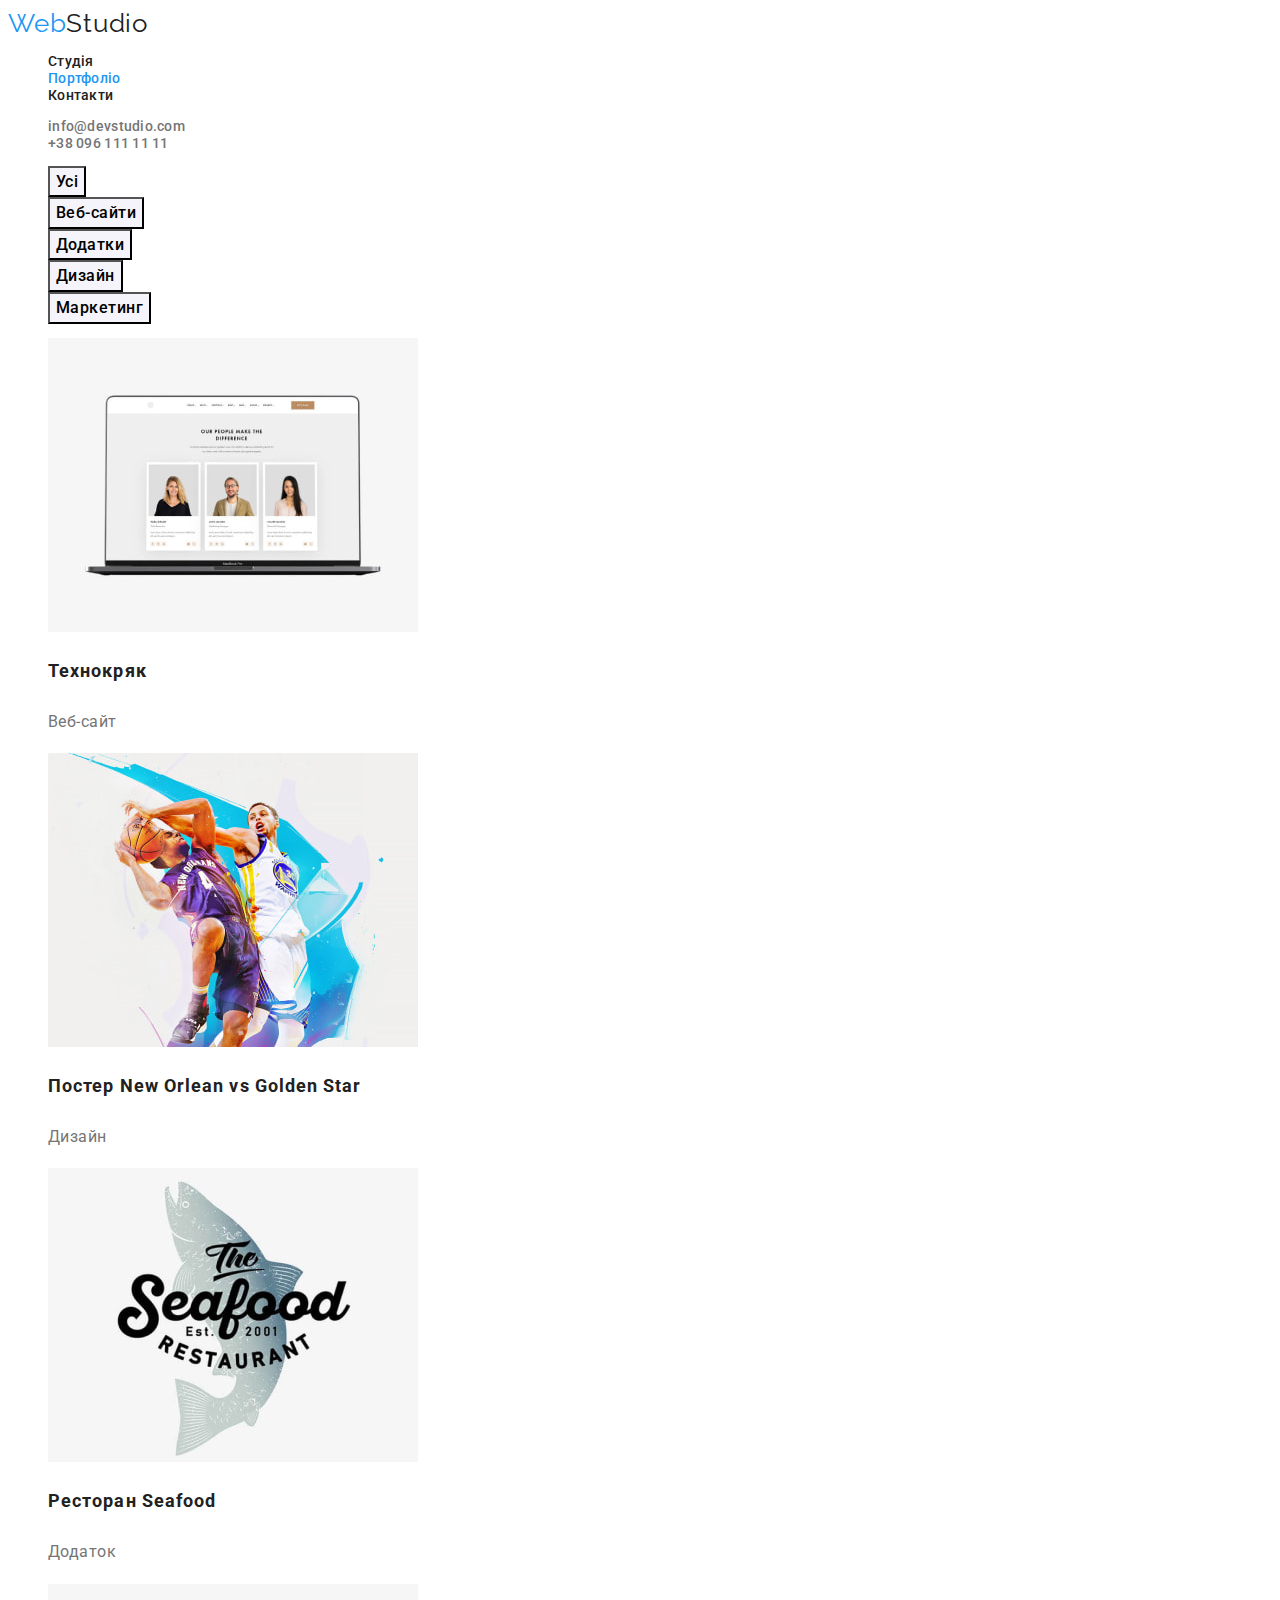
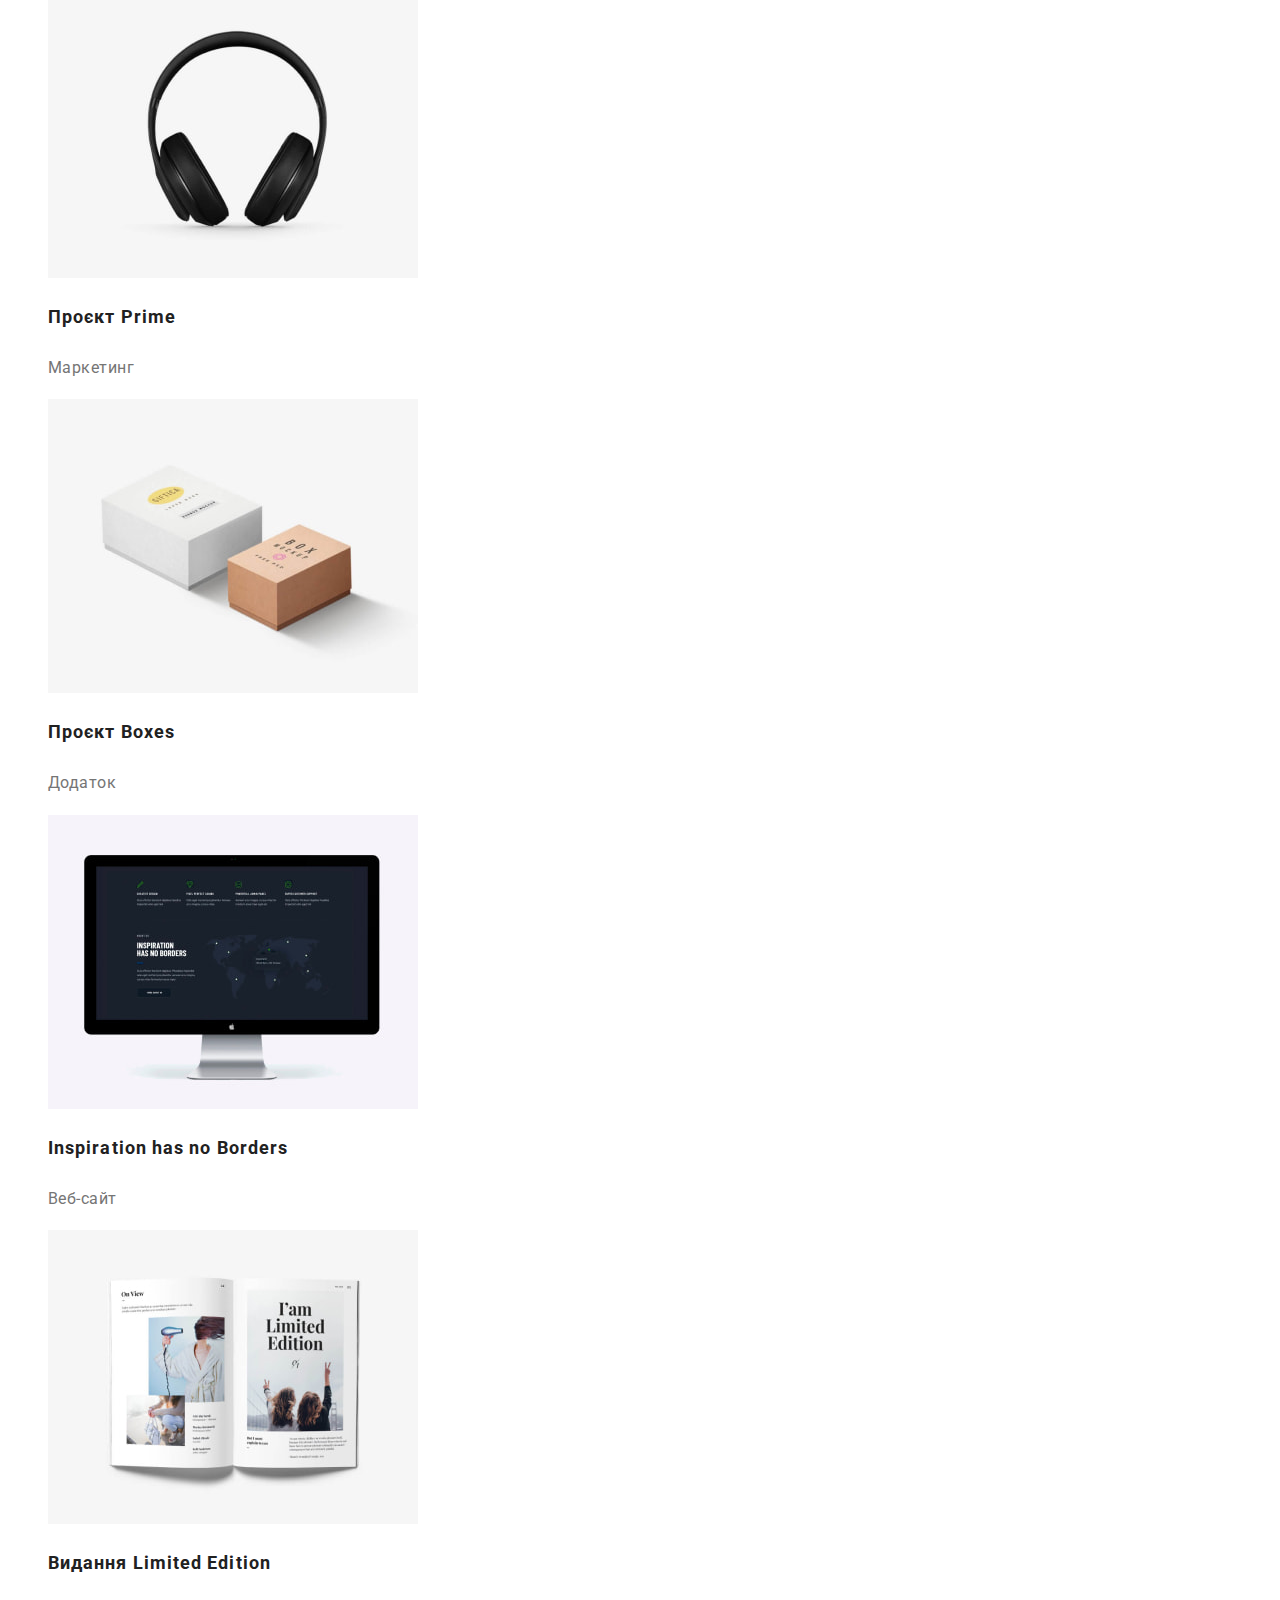
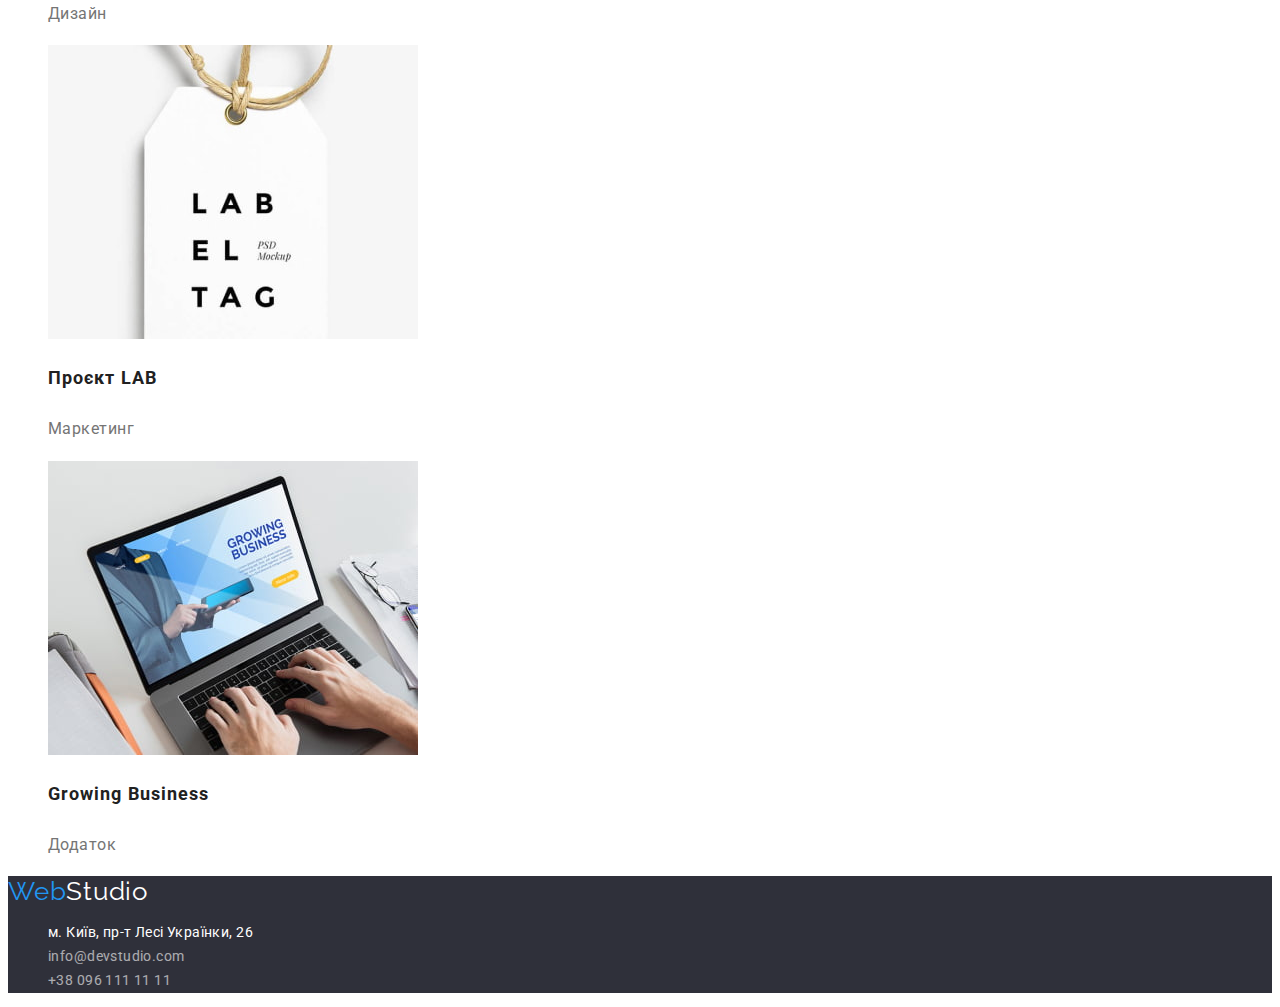
==== portfolio.html @ c7b33373 "mhmg" ====
<!DOCTYPE html>
<html lang="uk">
<head>
    <meta charset="UTF-8">
    <meta http-equiv="X-UA-Compatible" content="IE=edge">
    <meta name="viewport" content="width=\, initial-scale=1.0">
    <link rel="preconnect" href="https://fonts.googleapis.com">
    <link rel="preconnect" href="https://fonts.gstatic.com" crossorigin>
    <link href="https://fonts.googleapis.com/css2?family=Raleway:wght@700&family=Roboto:wght@400;500;700;900&display=swap" rel="stylesheet">
    <title>Портфоліо</title>
    <link rel="stylesheet" href="styles/styles.css">
</head>
<body>
    <header>
        <nav>
            <a lang="en" class="logo link" href="/"><span class="logo-word">Web</span>Studio</a>
            <ul class="navigation list">
                <li>
                    <a class="nav-item link" href="index.html">Студія</a>
                </li>
                <li>
                    <a class="nav-item link active-page" href="#">Портфоліо</a>
                </li>
                <li>
                    <a class="nav-item link" href="#">Контакти</a>
                </li>
            </ul>
        </nav>
        <ul class= "adress list">
            <li>
                <a class="top-adress-item link" href="mailto:info@devstudio.com">info@devstudio.com</a>
            </li>  
            <li>  
                <a class="top-adress-item link" href="tel:+380961111111">+38 096 111 11 11</a>
            </li>
        </ul>   
    </header>
    <main>
        <section class="portfolio-content">
            <ul class="filter list">
                <li><button class="filter-button button" type="button">Усі</button></li>
                <li><button class="filter-button button" type="button">Веб-сайти</button></li>
                <li><button class="filter-button button" type="button">Додатки</button></li>
                <li><button class="filter-button button" type="button">Дизайн</button></li>
                <li><button class="filter-button button" type="button">Маркетинг</button></li>         
            </ul>
            <ul class="portfolio list">
                <li>
                    <img src="images/portfolio-img-1.jpg" alt="Фото ноутбука з відкритою веб-сторінкою" width="370">
                    <h3 class="portfolio-project">Технокряк</h3>
                    <p class="type">Веб-сайт</p>
                </li>
                <li>
                    <img src="images/portfolio-img-2.jpg" alt="Постер двух баскетболістів" width="370">
                    <h3 class="portfolio-project">Постер New Orlean vs Golden Star</h3>
                    <p class="type">Дизайн</p>
                </li>
                <li>
                    <img src="images/portfolio-img-3.jpg" alt="Логотипом ресторану з рибою" width="370">
                    <h3 class="portfolio-project">Ресторан Seafood</h3>
                    <p class="type">Додаток</p>
                </li>
                <li>
                    <img src="images/portfolio-img-4.jpg" alt="Фото навушників" width="370">
                    <h3 class="portfolio-project">Проєкт Prime</h3>
                    <p class="type">Маркетинг</p>
                </li>
                <li>
                    <img src="images/portfolio-img-5.jpg" alt="Фото двох об'ємних прямокутних фігур схожих на коробки" width="370">
                    <h3 class="portfolio-project">Проєкт Boxes</h3>
                    <p class="type">Додаток</p>
                </li>
                <li>
                    <img src="images/portfolio-img-6.jpg" alt="Зображення монітору ПК з відкритим веб-сайтом" width="370">
                    <h3 class="portfolio-project">Inspiration has no Borders</h3>
                    <p class="type">Веб-сайт</p>
                </li>
                <li>
                    <img src="images/portfolio-img-7.jpg" alt="Фото відритого журналу" width="370">
                    <h3 class="portfolio-project">Видання Limited Edition</h3>
                    <p class="type">Дизайн</p>
                </li>
                <li>
                    <img src="images/portfolio-img-8.jpg" alt=" Фотографія бірки проекту" width="370">
                    <h3 class="portfolio-project">Проєкт LAB</h3>
                    <p class="type">Маркетинг</p>
                </li>
                <li>
                    <img src="images/portfolio-img-9.jpg" alt="Користувач друкує на ноутбуці" width="370">
                    <h3 class="portfolio-project">Growing Business</h3>
                    <p class="type">Додаток</p>
                </li>
            </ul>
        </section>
    </main>
    <footer class="bottom">
        <a lang="en" class="logo link" href="/"><span class="logo-word">Web</span>Studio</a>
        <address>
            <ul class="bottom-adress list">
                <li>
                    <a class="bottom-adress-item street link" href="#">м. Київ, пр-т Лесі Українки, 26</a>
                </li>
                <li>
                    <a class="bottom-adress-item link" href="mailto:info@devstudio.com">info@devstudio.com</a>
                </li>
                <li>
                    <a class="bottom-adress-item link" href="tel:+380961111111">+38 096 111 11 11</a>
                </li>
            </ul>
        </address>
    </footer>
    </body>
    </html>
---- styles/styles.css ----
:root
{
    --brand-color: #2196F3;  
    --main-color: #212121;
    --secondary-color:#757575;
    --white-color:#ffff;
    --secondary-bcg-color:#2F303A;
    --team-bcg-color:#F5F4FA;
    
}

body{
    color: var(--main-color);
    background-color: var(--white-color);
    font-family: Roboto, sans-serif;
    font-size: 14px;
}
.link{
    text-decoration: none;
}
.logo{
    font-family: Raleway, sans-serif;
    color: inherit;
    font-size: 26px;
    line-height: 1.19;
    letter-spacing: 0.03em;
}
.logo-word{
    color: var(--brand-color);
}
.list{
    list-style: none;  
}
.nav-item, .top-adress-item{
    font-weight: 500;
    line-height: 1.14;
    letter-spacing: 0.02em;
}
.nav-item{
    color: inherit;
}
.top-adress-item{
    color: var(--secondary-color);
}
.nav-item:hover, .top-adress-item:hover, .top-adress-item:focus, .nav-item:focus{
    color: var(--brand-color);
}
.title-section{
    background-color: var(--secondary-bcg-color);
    color: var(--white-color);
}
.main-title{
    font-weight: 900;
    font-size: 44px;
    line-height: 1.36;
    text-align: center;
    letter-spacing: 0.06em;
    text-transform: uppercase;
}
.button{
    font-family: Roboto, sans-serif;
}
.order.button{
    background-color: var(--brand-color);
    color:inherit;
    font-weight: 700;
    font-size: 16px;
    line-height: 1.87;
    align-items: center;
    text-align: center;
    letter-spacing: 0.06em;
}
.button:hover, .button:focus{
    cursor: pointer;
}
.info-title{
    font-weight: 700;
    font-size: 14px;
    line-height: 1.14;
    letter-spacing: 0.03em;
    text-transform: uppercase; 
}
.info-text{
    line-height: 1.71;
    letter-spacing: 0.03em;
    color: var(--secondary-color);
}
.section-title{
    font-weight: 700;
    font-size: 36px;
    line-height: 1.16;
    text-align: center;
    letter-spacing: 0.03em;
}
.section-team{
    background-color: var(--team-bcg-color);
}
.member-name, .position{
    font-size: 16px;
    line-height: 1.19;
    text-align: center;
    letter-spacing: 0.03em;
}
.position{
    color: var(--secondary-color);
}
.member-name{
    font-weight: 500;
}
.bottom{
    background-color: var(--secondary-bcg-color);
    color: var(--white-color);
}
.bottom-adress-item{
    font-size: 14px;
    line-height: 1.71;
    letter-spacing: 0.03em;
    font-style: normal;
    color: var(--white-color);
    opacity: 60%;
}
.street{
    opacity: 100%;
}
.active-page{
    color: var(--brand-color);
}
.filter-button{
    background-color: var(--team-bcg-color);
    font-weight: 500;
    font-size: 16px;
    line-height: 1.6;
    text-align: center;
    letter-spacing: 0.03em;
}
.filter-button:hover, .filter-button:focus, .filter-button:active{
   background-color: var(--brand-color);
   color: var(--white-color);
}
.portfolio-project{
    font-weight: 700;
    font-size: 18px;
    line-height: 2.0;
    letter-spacing: 0.06em;
}
.type{
    font-size: 16px;
    line-height: 1.9;
    letter-spacing: 0.03em;
    color: var(--secondary-color);
}
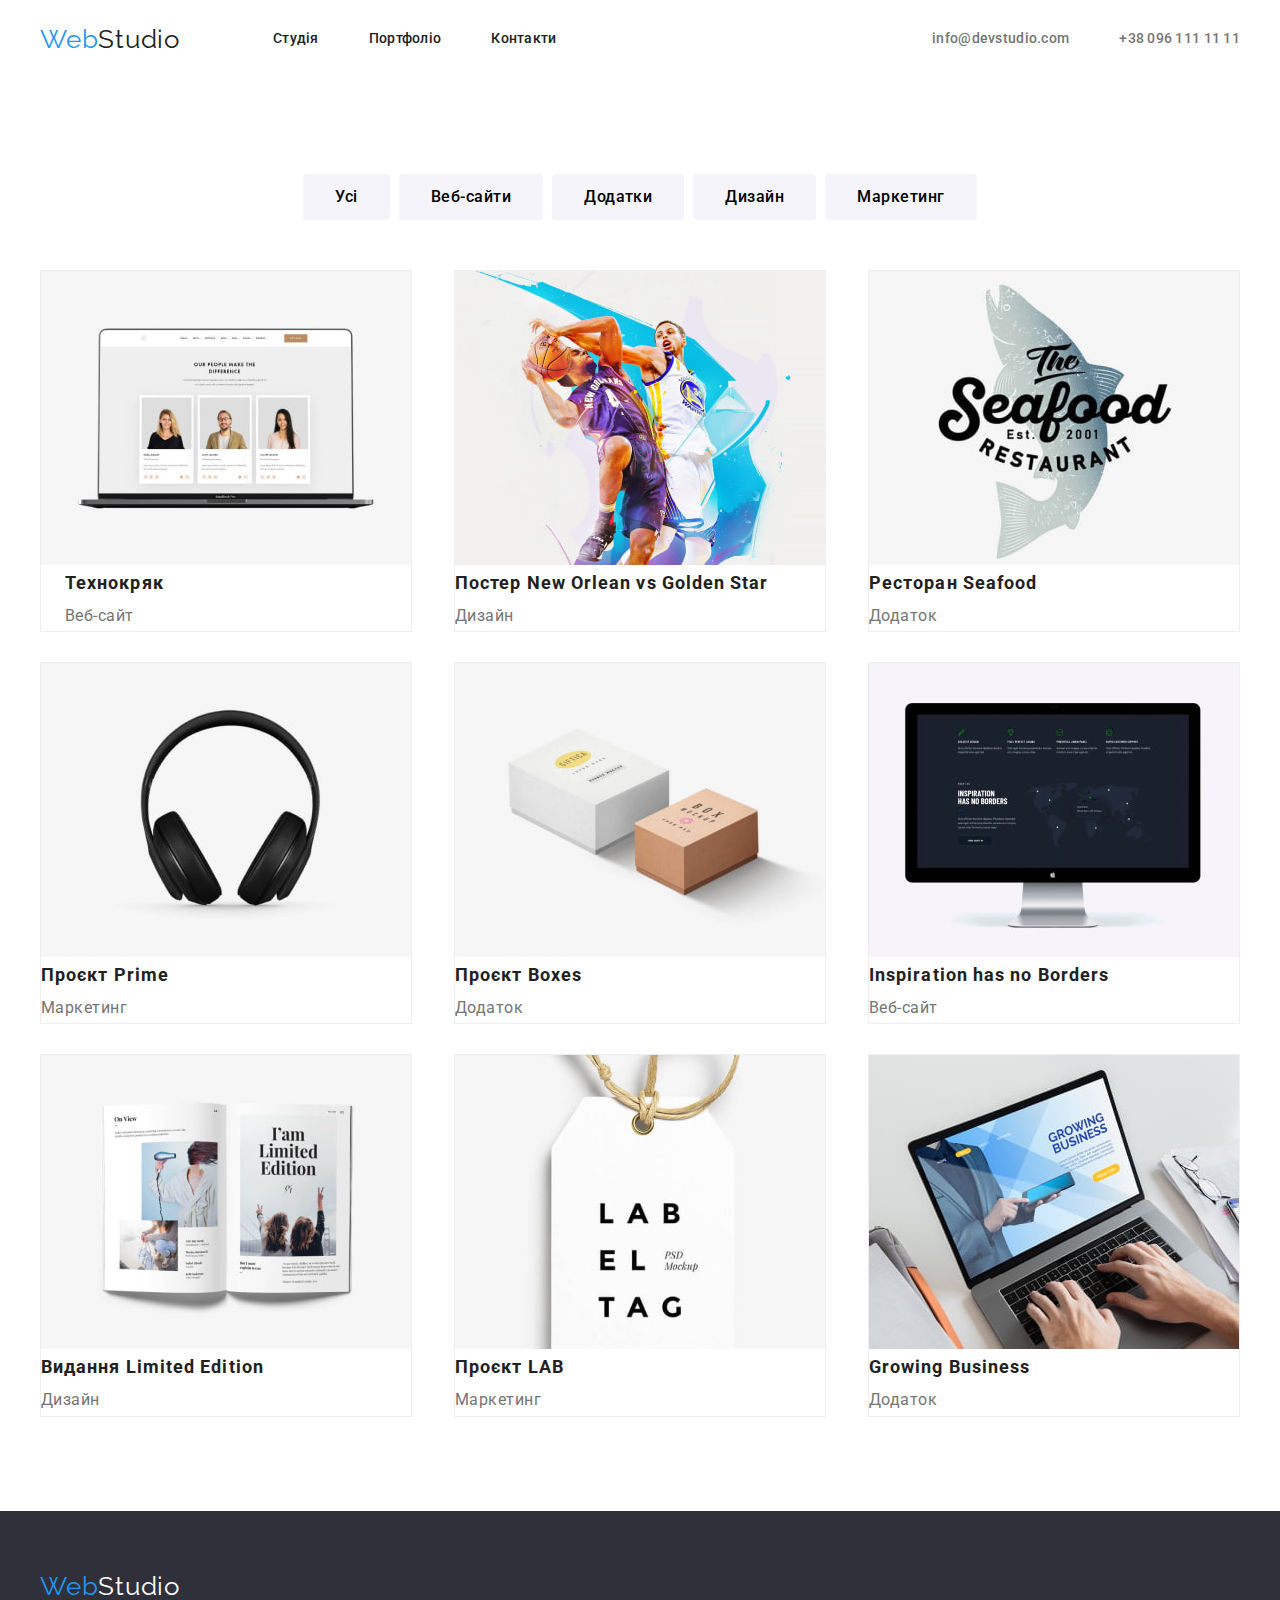
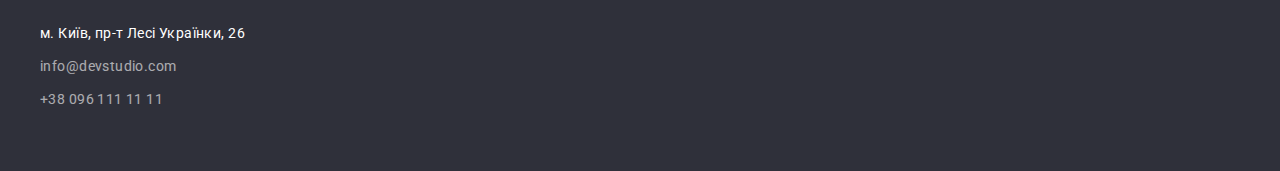
==== commit fa4a39aa: "new" ====
--- a/portfolio.html
+++ b/portfolio.html
@@ -11,81 +11,87 @@
     <link rel="stylesheet" href="styles/styles.css">
 </head>
 <body>
-    <header>
-        <nav>
-            <a lang="en" class="logo link" href="/"><span class="logo-word">Web</span>Studio</a>
-            <ul class="navigation list">
-                <li>
-                    <a class="nav-item link" href="index.html">Студія</a>
-                </li>
-                <li>
-                    <a class="nav-item link active-page" href="#">Портфоліо</a>
-                </li>
-                <li>
-                    <a class="nav-item link" href="#">Контакти</a>
-                </li>
-            </ul>
-        </nav>
-        <ul class= "adress list">
-            <li>
-                <a class="top-adress-item link" href="mailto:info@devstudio.com">info@devstudio.com</a>
-            </li>  
-            <li>  
-                <a class="top-adress-item link" href="tel:+380961111111">+38 096 111 11 11</a>
-            </li>
-        </ul>   
-    </header>
+    <body>
+        <header class="header-container"> 
+            <div class="top-container">
+                <nav class="nav container">
+                    <a lang="en" class="logo link" href="/"><span class="logo-word">Web</span>Studio</a>
+                    <ul class="navigation list container ">
+                        <li class="nav-item">
+                            <a class="nav-item link" href="#">Студія</a>
+                        </li >
+                        <li class="nav-item">
+                            <a class="nav-item link" href="portfolio.html">Портфоліо</a>
+                        </li>
+                        <li class="nav-item">
+                            <a class="nav-item link" href="#">Контакти</a>
+                        </li>
+                    </ul>
+                </nav>
+                <ul class= "adress list container ">
+                    <li class="adress-item">
+                        <a class="top-adress-item link" href="mailto:info@devstudio.com">info@devstudio.com</a>
+                    </li>  
+                    <li class="adress-item">  
+                        <a class="top-adress-item link" href="tel:+380961111111">+38 096 111 11 11</a>
+                    </li>
+                </ul> 
+            </div> 
+        </header>
     <main>
         <section class="portfolio-content">
             <ul class="filter list">
-                <li><button class="filter-button button" type="button">Усі</button></li>
-                <li><button class="filter-button button" type="button">Веб-сайти</button></li>
-                <li><button class="filter-button button" type="button">Додатки</button></li>
-                <li><button class="filter-button button" type="button">Дизайн</button></li>
-                <li><button class="filter-button button" type="button">Маркетинг</button></li>         
+                <li class="filter-item"><button class="filter-button button" type="button">Усі</button></li>
+                <li class="filter-item"><button class="filter-button button" type="button">Веб-сайти</button></li>
+                <li class="filter-item"><button class="filter-button button" type="button">Додатки</button></li>
+                <li class="filter-item"><button class="filter-button button" type="button">Дизайн</button></li>
+                <li class="filter-item"><button class="filter-button button" type="button">Маркетинг</button></li>         
             </ul>
             <ul class="portfolio list">
-                <li>
+                <li class="portfolio-item">
                     <img src="images/portfolio-img-1.jpg" alt="Фото ноутбука з відкритою веб-сторінкою" width="370">
+                    
+                    <div class="portfolio-info">
                     <h3 class="portfolio-project">Технокряк</h3>
                     <p class="type">Веб-сайт</p>
+                    </div>
                 </li>
-                <li>
+                <li class="portfolio-item">
                     <img src="images/portfolio-img-2.jpg" alt="Постер двух баскетболістів" width="370">
                     <h3 class="portfolio-project">Постер New Orlean vs Golden Star</h3>
                     <p class="type">Дизайн</p>
                 </li>
-                <li>
+                <li class="portfolio-item">
                     <img src="images/portfolio-img-3.jpg" alt="Логотипом ресторану з рибою" width="370">
                     <h3 class="portfolio-project">Ресторан Seafood</h3>
                     <p class="type">Додаток</p>
                 </li>
-                <li>
+                <li class="portfolio-item">
                     <img src="images/portfolio-img-4.jpg" alt="Фото навушників" width="370">
                     <h3 class="portfolio-project">Проєкт Prime</h3>
                     <p class="type">Маркетинг</p>
                 </li>
-                <li>
+                <li class="portfolio-item">
                     <img src="images/portfolio-img-5.jpg" alt="Фото двох об'ємних прямокутних фігур схожих на коробки" width="370">
                     <h3 class="portfolio-project">Проєкт Boxes</h3>
                     <p class="type">Додаток</p>
                 </li>
-                <li>
+                <li class="portfolio-item">
                     <img src="images/portfolio-img-6.jpg" alt="Зображення монітору ПК з відкритим веб-сайтом" width="370">
                     <h3 class="portfolio-project">Inspiration has no Borders</h3>
                     <p class="type">Веб-сайт</p>
                 </li>
-                <li>
+                <li class="portfolio-item">
                     <img src="images/portfolio-img-7.jpg" alt="Фото відритого журналу" width="370">
                     <h3 class="portfolio-project">Видання Limited Edition</h3>
                     <p class="type">Дизайн</p>
                 </li>
-                <li>
+                <li class="portfolio-item">
                     <img src="images/portfolio-img-8.jpg" alt=" Фотографія бірки проекту" width="370">
                     <h3 class="portfolio-project">Проєкт LAB</h3>
                     <p class="type">Маркетинг</p>
                 </li>
-                <li>
+                <li class="portfolio-item">
                     <img src="images/portfolio-img-9.jpg" alt="Користувач друкує на ноутбуці" width="370">
                     <h3 class="portfolio-project">Growing Business</h3>
                     <p class="type">Додаток</p>
@@ -94,20 +100,22 @@
         </section>
     </main>
     <footer class="bottom">
-        <a lang="en" class="logo link" href="/"><span class="logo-word">Web</span>Studio</a>
+        <div class="footer-container">
+        <a lang="en" class="logo link footer-logo" href="/"><span class="logo-word">Web</span>Studio</a>
         <address>
             <ul class="bottom-adress list">
-                <li>
+                <li class= "bottom-adress-list-item">
                     <a class="bottom-adress-item street link" href="#">м. Київ, пр-т Лесі Українки, 26</a>
                 </li>
-                <li>
+                <li class= "bottom-adress-list-item">
                     <a class="bottom-adress-item link" href="mailto:info@devstudio.com">info@devstudio.com</a>
                 </li>
-                <li>
+                <li class= "bottom-adress-list-item">
                     <a class="bottom-adress-item link" href="tel:+380961111111">+38 096 111 11 11</a>
                 </li>
             </ul>
         </address>
+    </div>
     </footer>
     </body>
     </html>--- a/styles/styles.css
+++ b/styles/styles.css
@@ -148,4 +148,175 @@
     line-height: 1.9;
     letter-spacing: 0.03em;
     color: var(--secondary-color);
-}+}
+p{
+    margin: 0px;
+}
+h1,h2,h3,h4,h5,h6{
+    margin: 0px auto;
+}
+
+
+
+body{
+    padding: 0px;
+    margin: 0px;
+}
+
+/* flexxxxxxxx */
+img{
+    display: block;
+}
+*,
+*::before,
+*::after {
+  box-sizing: border-box;
+}
+.list{
+    margin: 0px;
+    padding: 0px;
+}
+
+.header-container{
+width: 1200px;
+
+/* outline: 1px solid red; */
+margin: 0px auto;
+/* background-color: aqua; */
+margin-bottom: 0px;
+
+}
+.container{
+    display: flex;
+    align-items: center;
+}
+.link{
+    display: block;
+}
+.nav-item:not(:last-child){
+    margin-right:50px;
+}
+.top-container{
+    display: flex;
+    justify-content: space-between;
+    align-items: center;
+    padding-top: 24px;
+    padding-bottom: 25px;
+}
+.logo{
+    margin-right: 93px;
+}
+.adress.container{
+    margin-left: auto;
+}
+.adress-item:not(:last-child){
+margin-right: 50px;
+}
+.title-section{
+    width: 100%;
+    text-align: center;
+    padding: 200px 0px;
+}
+.list-container{
+    display: flex;
+    justify-content: space-between;
+    padding: 0px;
+}
+.section-photo, .section-team, .section-info{
+    width: 1200px;
+    margin:0 auto; 
+    }
+.section-team, .section-info{
+    padding: 94px 0px;
+}
+
+
+.team-item{
+    background-color: var(--white-color);
+    padding-bottom: 30px;
+}
+.team-item > img{
+    margin-bottom: 30px;
+}
+.member-name{
+    margin-bottom: 10px;
+}
+.section-title{
+    margin-bottom: 50px;
+}
+.main-title{
+    width: 696px;
+    margin-bottom:30px;
+}
+.button{
+    padding: 10px 32px;
+    border-style: none;
+    border-radius: 4px;
+}
+.info-item{
+    width:270px;
+}
+.info-title{
+    margin-bottom: 10px;
+}
+
+/* footer */
+
+.footer-container{
+    width: 1200px;
+    padding: 60px 0px;
+    margin: 0px auto;
+}
+.footer-logo{
+
+    margin-right: 0px;
+    margin-bottom: 20px;
+}
+
+.bottom-adress-list-item:not(:last-child){
+    margin-bottom: 9px;
+}
+
+/* portfolio flex */
+.portfolio-content{
+    width: 1200px;
+    margin: 94px auto;
+}
+.filter{
+    display: flex;
+    justify-content: center;
+    margin-top: 94px;
+    margin-bottom: 50px;
+}
+.filter-item:not(:last-child){
+    margin-right: 9px;
+}
+.portfolio{
+    display: flex;
+    flex-wrap: wrap;
+    gap: 30px;
+    justify-content: space-between;
+}
+.portfolio-item{
+    border:1px solid #EEEEEE;
+}
+.portfolio-info{
+    padding: 0px 24px;
+}
+
+
+
+
+
+
+
+/* цвета
+.section-photo{
+    background-color: aquamarine;
+}
+.section-team{
+    background-color: pink;
+}
+.info.list{
+    background-color: greenyellow;
+} */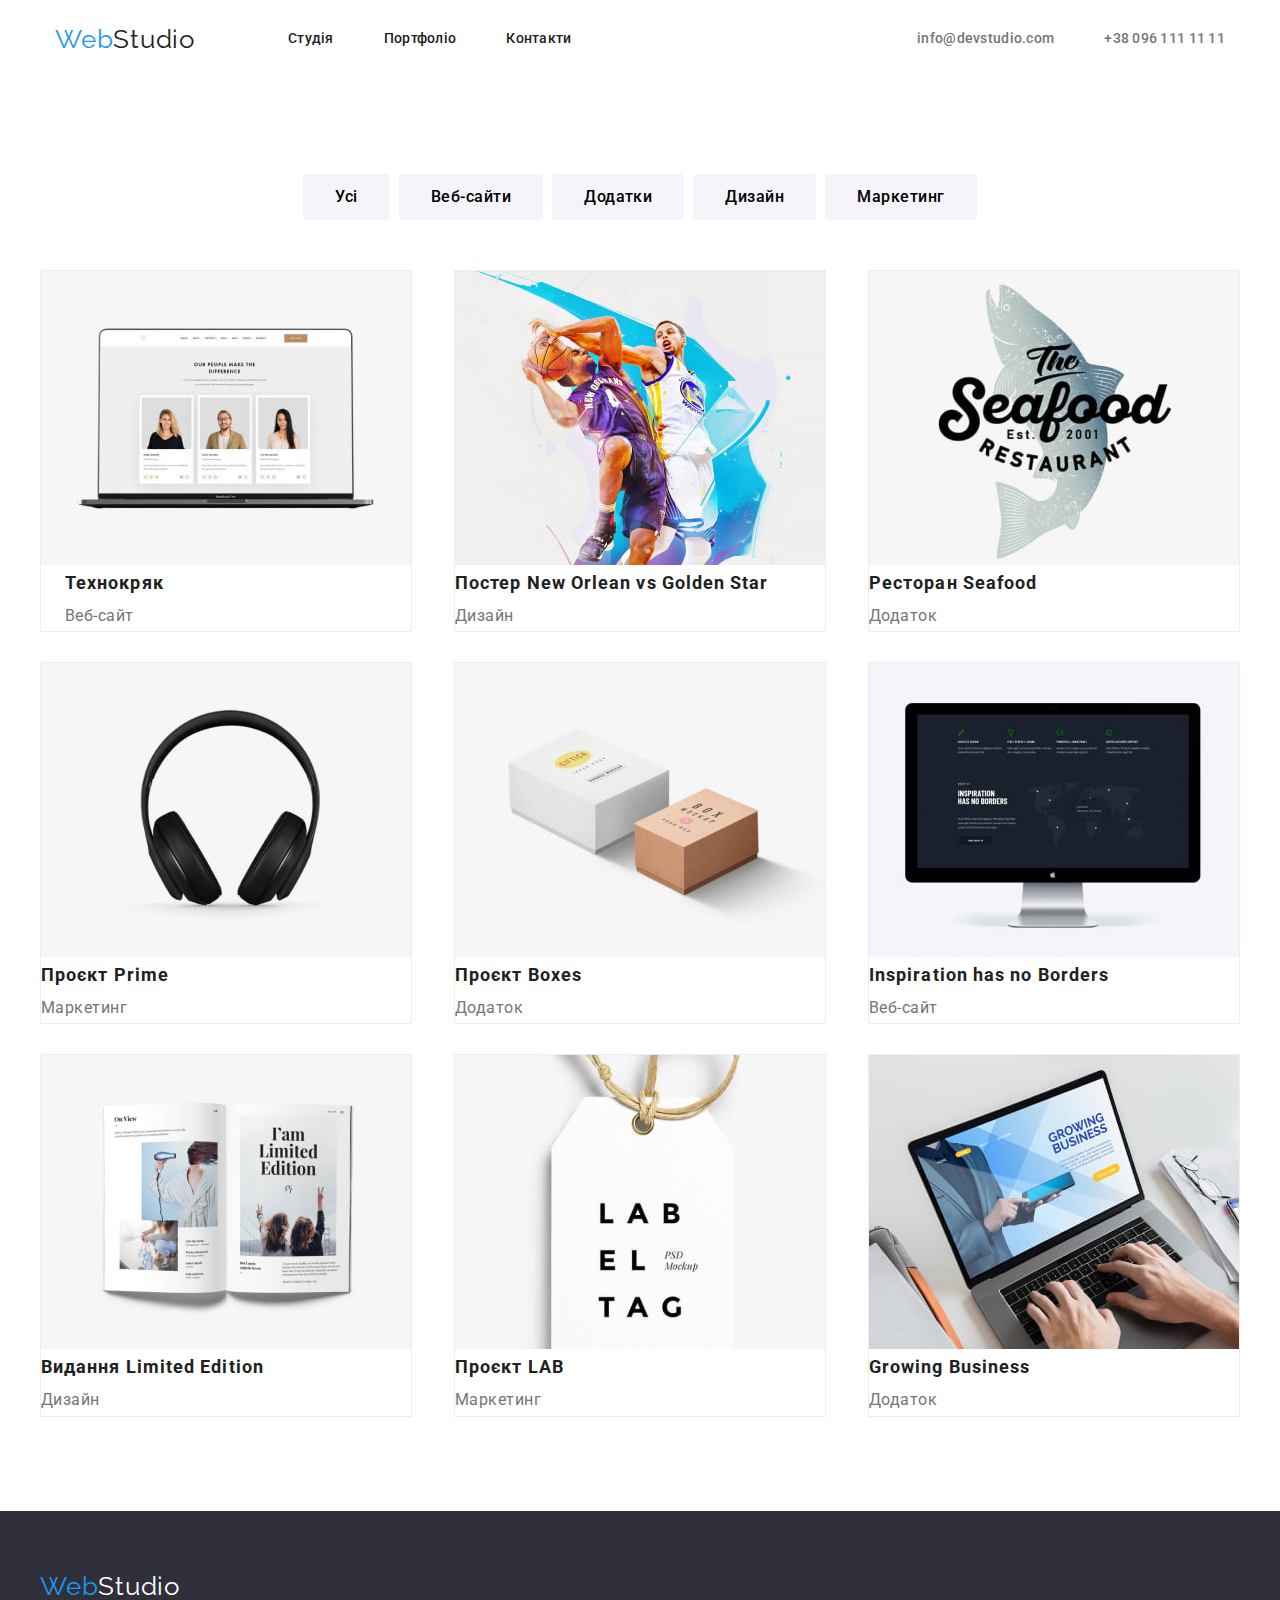
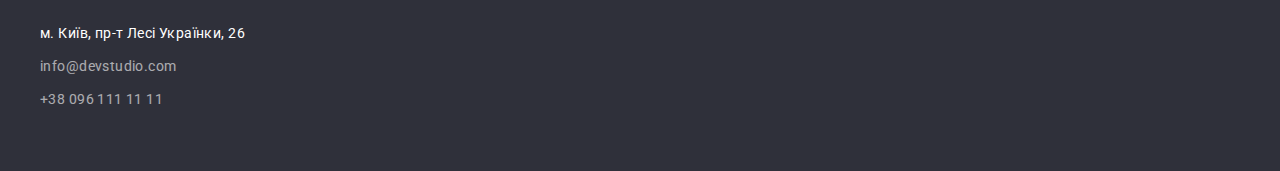
==== commit 36b9c1ed: "new. 09.10" ====
--- a/portfolio.html
+++ b/portfolio.html
@@ -12,11 +12,11 @@
 </head>
 <body>
     <body>
-        <header class="header-container"> 
-            <div class="top-container">
-                <nav class="nav container">
+        <header class="header"> 
+            <div class="top container">
+                <nav class="nav">
                     <a lang="en" class="logo link" href="/"><span class="logo-word">Web</span>Studio</a>
-                    <ul class="navigation list container ">
+                    <ul class="navigation list">
                         <li class="nav-item">
                             <a class="nav-item link" href="#">Студія</a>
                         </li >
@@ -28,7 +28,7 @@
                         </li>
                     </ul>
                 </nav>
-                <ul class= "adress list container ">
+                <ul class= "adress list">
                     <li class="adress-item">
                         <a class="top-adress-item link" href="mailto:info@devstudio.com">info@devstudio.com</a>
                     </li>  
@@ -100,22 +100,22 @@
         </section>
     </main>
     <footer class="bottom">
-        <div class="footer-container">
-        <a lang="en" class="logo link footer-logo" href="/"><span class="logo-word">Web</span>Studio</a>
-        <address>
-            <ul class="bottom-adress list">
-                <li class= "bottom-adress-list-item">
-                    <a class="bottom-adress-item street link" href="#">м. Київ, пр-т Лесі Українки, 26</a>
-                </li>
-                <li class= "bottom-adress-list-item">
-                    <a class="bottom-adress-item link" href="mailto:info@devstudio.com">info@devstudio.com</a>
-                </li>
-                <li class= "bottom-adress-list-item">
-                    <a class="bottom-adress-item link" href="tel:+380961111111">+38 096 111 11 11</a>
-                </li>
-            </ul>
-        </address>
-    </div>
+        <div class="container">
+            <a lang="en" class="logo link footer-logo" href="/"><span class="logo-word">Web</span>Studio</a>
+            <address>
+                <ul class="bottom-adress list">
+                    <li class= "bottom-adress-list-item">
+                        <a class="bottom-adress-item street link" href="#">м. Київ, пр-т Лесі Українки, 26</a>
+                    </li>
+                    <li class= "bottom-adress-list-item">
+                        <a class="bottom-adress-item link" href="mailto:info@devstudio.com">info@devstudio.com</a>
+                    </li>
+                    <li class= "bottom-adress-list-item">
+                        <a class="bottom-adress-item link" href="tel:+380961111111">+38 096 111 11 11</a>
+                    </li>
+                </ul>
+            </address>
+        </div>    
     </footer>
     </body>
     </html>--- a/styles/styles.css
+++ b/styles/styles.css
@@ -6,7 +6,8 @@
     --white-color:#ffff;
     --secondary-bcg-color:#2F303A;
     --team-bcg-color:#F5F4FA;
-    
+    --card-shadow:0px 2px 1px -1px rgba(0, 0, 0, 0.2),
+    0px 1px 1px 0px rgba(0, 0, 0, 0.14), 0px 1px 3px 0px rgba(0, 0, 0, 0.12);
 }
 
 body{
@@ -149,123 +150,149 @@
     letter-spacing: 0.03em;
     color: var(--secondary-color);
 }
-p{
-    margin: 0px;
-}
-h1,h2,h3,h4,h5,h6{
-    margin: 0px auto;
-}
-
-
-
-body{
-    padding: 0px;
-    margin: 0px;
-}
-
-/* flexxxxxxxx */
-img{
-    display: block;
-}
+
+
+
+
 *,
 *::before,
 *::after {
   box-sizing: border-box;
 }
-.list{
+
+.list,
+h1,
+h2,
+h3,
+h4,
+h5,
+h6,
+p,
+body{
     margin: 0px;
     padding: 0px;
 }
 
-.header-container{
-width: 1200px;
-
-/* outline: 1px solid red; */
-margin: 0px auto;
-/* background-color: aqua; */
-margin-bottom: 0px;
-
-}
-.container{
-    display: flex;
-    align-items: center;
+/* flexxxxxxxx */
+img{
+    display: block;
+    max-width: 100%;
 }
 .link{
     display: block;
 }
+.container{
+width: 1200px;
+margin: 0 auto;
+padding: 0px 15px;
+
+}
+
+.header-container{
+margin-bottom: 0px;
+}
+
+.top{
+    margin: 0px auto;
+    width: 1200px;
+    display: flex;
+    justify-content: space-between;
+    padding-top: 24px;
+    padding-bottom: 25px;
+}
+.nav, .navigation, .adress{
+    display: flex;
+    align-items: center;
+}
+
+.logo{
+    margin-right: 93px;
+}
+
 .nav-item:not(:last-child){
     margin-right:50px;
 }
-.top-container{
-    display: flex;
-    justify-content: space-between;
-    align-items: center;
-    padding-top: 24px;
-    padding-bottom: 25px;
-}
-.logo{
-    margin-right: 93px;
-}
-.adress.container{
+.adress{
     margin-left: auto;
 }
 .adress-item:not(:last-child){
 margin-right: 50px;
 }
+/* main */
+.section{
+    padding: 94px 0px;
+}
 .title-section{
-    width: 100%;
-    text-align: center;
     padding: 200px 0px;
-}
-.list-container{
-    display: flex;
-    justify-content: space-between;
-    padding: 0px;
-}
-.section-photo, .section-team, .section-info{
-    width: 1200px;
-    margin:0 auto; 
-    }
-.section-team, .section-info{
-    padding: 94px 0px;
-}
-
-
-.team-item{
-    background-color: var(--white-color);
-    padding-bottom: 30px;
-}
-.team-item > img{
-    margin-bottom: 30px;
-}
-.member-name{
-    margin-bottom: 10px;
-}
-.section-title{
-    margin-bottom: 50px;
+    text-align: center;
+}
+.hero{
+    text-align: center;
 }
 .main-title{
     width: 696px;
-    margin-bottom:30px;
+    margin-bottom: 30px;
 }
 .button{
     padding: 10px 32px;
     border-style: none;
     border-radius: 4px;
 }
+
+
+
+/* sad */
+.info{
+    display: flex;
+    padding: 0px;
+    margin: 0px;
+    justify-content: space-between;
+}
 .info-item{
-    width:270px;
+    flex-basis: 270px;
+
 }
 .info-title{
     margin-bottom: 10px;
 }
+.images{
+    display: flex;
+    padding: 0px;
+    margin: 0px;
+    justify-content: space-between;
+}
+
+.images-iteam{
+    flex-basis: 370px;
+    margin: 0px;
+    padding: 0px;
+}
+.team{
+    display: flex;
+    justify-content: space-between;
+}
+.team-item{
+    flex-basis: 270px;
+    background-color: var(--white-color);
+    padding-bottom: 30px;
+    box-shadow: var(--card-shadow);
+}
+.team-item > img{
+    margin-bottom: 30px;
+}
+.member-name{
+    margin-bottom: 10px;
+}
+.section-title{
+    margin-bottom: 50px;
+}
+
+
+
 
 /* footer */
-
-.footer-container{
-    width: 1200px;
+.bottom .container{
     padding: 60px 0px;
-    margin: 0px auto;
 }
 .footer-logo{
 
@@ -303,20 +330,3 @@
 .portfolio-info{
     padding: 0px 24px;
 }
-
-
-
-
-
-
-
-/* цвета
-.section-photo{
-    background-color: aquamarine;
-}
-.section-team{
-    background-color: pink;
-}
-.info.list{
-    background-color: greenyellow;
-} */